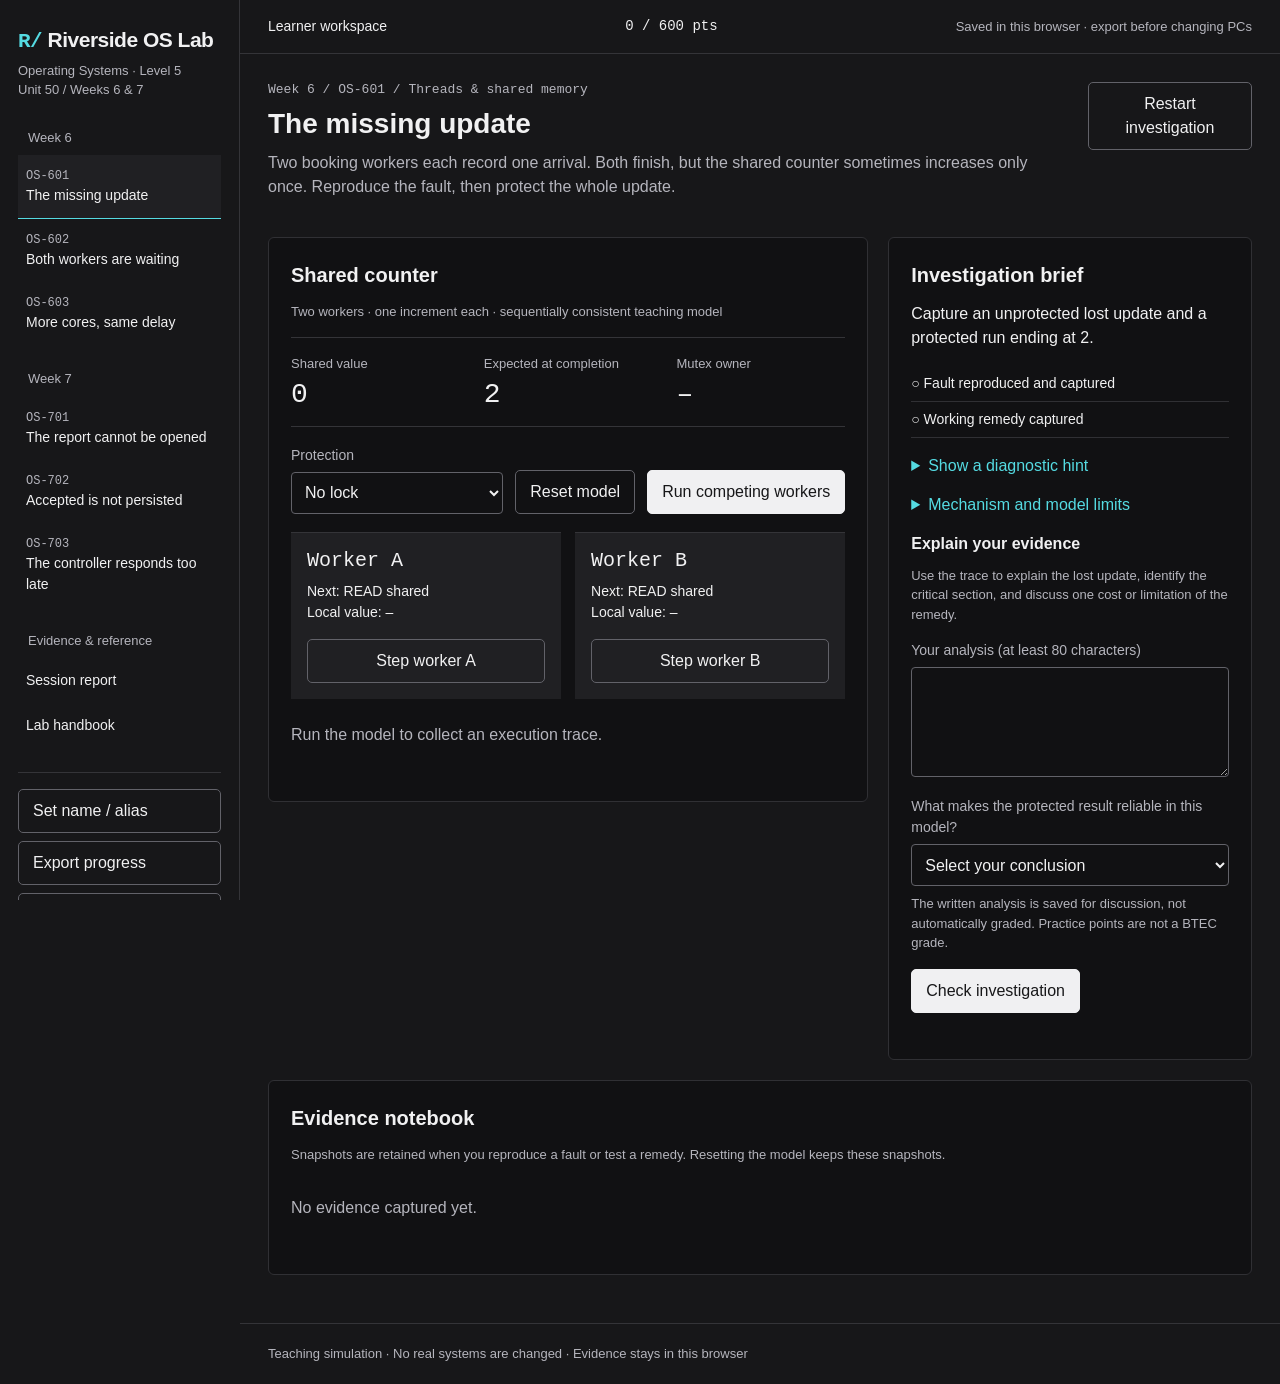
==== index.html @ 03d6fecc "Add Week 6 and 7 OS lab and teaching resources" ====
<!doctype html><html lang="en"><head><meta charset="utf-8"><meta name="viewport" content="width=device-width, initial-scale=1"><meta name="description" content="Interactive Level 5 operating systems investigations: concurrency, deadlock, files, devices and constrained systems."><title>Riverside OS Lab</title><link rel="stylesheet" href="styles.css"></head><body><a class="skip" href="#main">Skip to investigation</a><div class="shell"><aside><div class="brand"><span>R/</span> Riverside OS Lab</div><div class="scope">Operating Systems · Level 5<br>Unit 50 / Weeks 6 &amp; 7</div><nav id="nav" aria-label="Investigations"></nav><div class="utility"><button id="rename">Set name / alias</button><button id="export">Export progress</button><button id="import">Import progress</button><input id="file" type="file" accept=".json,application/json" hidden><a href="resources.html">Teaching resources</a></div></aside><div><div class="top"><button id="menu" class="menu" aria-expanded="false">Menu</button><span class="identity" id="learner">Learner workspace</span><strong id="points">0 / 600 pts</strong><span id="saveState" class="saved"></span></div><div id="message" role="status"></div><main id="main" class="workspace" tabindex="-1"></main><footer>Teaching simulation · No real systems are changed · Evidence stays in this browser</footer></div></div><noscript><p>This lab requires JavaScript. Use the teaching resources for printable explanations and worked examples.</p></noscript><script src="models.js"></script><script src="app.js"></script></body></html>
---- styles.css ----
:root{--ground:#171719;--surface:#111113;--raised:#202023;--text:#f1f1f2;--muted:#b5b5bd;--line:#343438;--accent:#55dbe2;--warn:#ffc882;--good:#91d7b1;--font:'Segoe UI',Arial,sans-serif;--mono:Consolas,'Courier New',monospace}
*{box-sizing:border-box}body{margin:0;background:var(--ground);color:var(--text);font:16px/1.5 var(--font)}button,input,select,textarea{font:inherit}button,a,input,select,textarea{outline-offset:4px} :focus-visible{outline:2px solid var(--accent)}a{color:var(--accent)}button{background:transparent;border:1px solid #626269;border-radius:5px;color:var(--text);padding:9px 14px;cursor:pointer;min-height:42px}button:hover{background:#303034}button:disabled{color:#99999f;border-color:#414146;cursor:not-allowed}button.primary{background:#f0f0f2;color:#171719;border-color:#f0f0f2}button.active{border-bottom:1px solid var(--accent)}input,select,textarea{background:var(--surface);border:1px solid #626269;color:var(--text);border-radius:4px;padding:9px;max-width:100%}select{min-height:42px}textarea{width:100%;min-height:110px;resize:vertical}label{display:block;margin:12px 0 6px;color:var(--muted);font-size:14px}h1{font-size:28px;line-height:1.2;margin:0 0 10px}h2{font-size:20px;margin:0 0 12px}h3{font-size:16px;margin:0 0 10px}p{margin:8px 0 16px}small,.small{font-size:13px;color:var(--muted)}.muted{color:var(--muted)}.mono,code,pre{font-family:var(--mono);font-variant-numeric:tabular-nums}code{color:var(--accent)}.skip{position:absolute;top:-80px}.skip:focus{top:5px;background:#111;z-index:5;padding:12px}.shell{display:grid;grid-template-columns:240px minmax(0,1fr);min-height:100vh}aside{border-right:1px solid var(--line);padding:24px 18px;position:sticky;top:0;height:100vh;overflow:auto}.brand{font-size:21px;font-weight:700;letter-spacing:-.5px;margin-bottom:3px}.brand span{color:var(--accent);font-family:var(--mono)}.scope{font-size:13px;color:var(--muted);margin-bottom:28px}.navgroup{font-size:13px;color:var(--muted);margin:24px 10px 8px}nav button{border:0;border-radius:0;text-align:left;width:100%;padding:12px 8px;font-size:14px}nav button[aria-current=page]{border-bottom:1px solid var(--accent);background:#202023}.navid{font-family:var(--mono);font-size:12px;color:var(--muted);display:block}.utility{border-top:1px solid var(--line);margin-top:24px;padding-top:16px}.utility button{width:100%;margin-bottom:8px;text-align:left}.top{border-bottom:1px solid var(--line);padding:16px 28px;display:flex;align-items:center;justify-content:space-between;gap:18px;flex-wrap:wrap;font-size:14px}.top strong{font-family:var(--mono);font-weight:400}.workspace{padding:28px;max-width:1540px;margin:auto}header.case{display:flex;justify-content:space-between;align-items:flex-start;gap:24px;margin-bottom:22px}.eyebrow{font:13px var(--mono);color:var(--muted);margin-bottom:10px}.brief{max-width:860px;color:var(--muted)}.grid{display:grid;grid-template-columns:minmax(0,1.65fr) minmax(270px,1fr);gap:20px;align-items:start}.panel{background:var(--surface);padding:22px;border:1px solid #303034;border-radius:6px;margin-bottom:20px;min-width:0}.wide{grid-column:1/-1}.controls{display:flex;align-items:end;gap:12px;flex-wrap:wrap;margin:18px 0}.controls label{margin-top:0}.controls>div{flex:1;min-width:145px}.metrics{display:flex;gap:24px;flex-wrap:wrap;border-top:1px solid var(--line);border-bottom:1px solid var(--line);padding:16px 0;margin:16px 0}.metric{flex:1;min-width:110px}.metric span{display:block;font-size:13px;color:var(--muted)}.metric strong{display:block;font:28px var(--mono);padding-top:5px;font-weight:400}.tablewrap{max-width:100%;overflow:auto}table{border-collapse:collapse;width:100%;font-size:14px}th{font-size:13px;color:var(--muted);font-weight:400;text-align:left}td,th{padding:10px 8px;border-bottom:1px solid #303034;vertical-align:top}td.num,th.num{text-align:right;font-variant-numeric:tabular-nums}.trace{font:14px/1.65 var(--mono);max-height:290px;overflow:auto;margin:14px 0 0;padding:14px 14px 14px 36px;background:#1b1b1e}.trace li{padding:3px 0}.notice{border-left:2px solid var(--accent);padding:10px 14px;background:#202023;color:var(--muted);margin:14px 0}.feedback{padding:12px 0;color:var(--warn);min-height:24px}.ok{color:var(--good)}.checks{list-style:none;padding:0}.checks li{padding:7px 0;border-bottom:1px solid #303034;font-size:14px}.checks .yes{color:var(--good)}.bar{height:10px;background:#333337;position:relative;margin:12px 0}.bar>span{display:block;height:100%;background:var(--accent);max-width:100%}.steps{display:grid;grid-template-columns:1fr 1fr;gap:14px}.thread{padding:16px;background:var(--raised);border-top:1px solid var(--line)}.thread strong{font:20px var(--mono)}.thread p{font-size:14px}.thread button{width:100%}.reportitem{padding:20px 0;border-bottom:1px solid var(--line)}.saved{color:var(--muted);font-size:13px}details{margin:15px 0}summary{cursor:pointer;color:var(--accent)}details p,details li{color:var(--muted)}.flow{display:flex;flex-wrap:wrap;gap:8px;margin:16px 0}.flow span{padding:7px 10px;border:1px solid var(--line);font-size:14px}.flow span.on{border-bottom-color:var(--accent)}.timeline{display:flex;min-width:560px;height:52px;margin:16px 0}.tick{flex:1;border:1px solid #555;display:flex;align-items:center;justify-content:center;position:relative;font:12px var(--mono)}.tick.control{border-top:3px solid var(--accent)}.tick span{position:absolute;bottom:-24px;color:var(--muted)}.legend{margin:34px 0 14px;font-size:13px;color:var(--muted)}.menu{display:none}.resources li{margin:12px 0}.reporttext{white-space:pre-wrap;overflow-wrap:anywhere}.toast{padding:12px 28px;background:#252528;color:var(--text)}.empty{color:var(--muted);padding:16px 0}footer{padding:20px 28px;border-top:1px solid var(--line);font-size:13px;color:var(--muted)}@media(min-width:1600px){.workspace{padding:36px}}@media(max-width:1000px){.grid{grid-template-columns:1fr}.shell{grid-template-columns:210px minmax(0,1fr)}aside{padding:20px 12px}.workspace{padding:22px}}@media(max-width:700px){.shell{display:block}aside{position:static;height:auto;display:none;border-right:0;border-bottom:1px solid var(--line)}body.menuopen aside{display:block}.menu{display:inline-block}.top{padding:12px 16px}.workspace{padding:20px 14px}header.case{display:block}.panel{padding:16px}.steps{grid-template-columns:1fr}.metrics{gap:16px}h1{font-size:25px}.controls{align-items:stretch}.controls>div{min-width:100%}.controls button{flex:1}.metric strong{font-size:25px}.top .identity{display:none}}@media print{body{background:white;color:black}aside,.top,.controls,button,.utility,footer{display:none!important}.shell,.grid{display:block}.panel{background:white;color:black;border-color:#ddd;break-inside:avoid}.muted,small,.small{color:#333}.workspace{padding:0}h1{font-size:24px}.reporttext{color:black}a{color:black}}
.timeline{margin-bottom:36px}.legend{margin-top:14px}
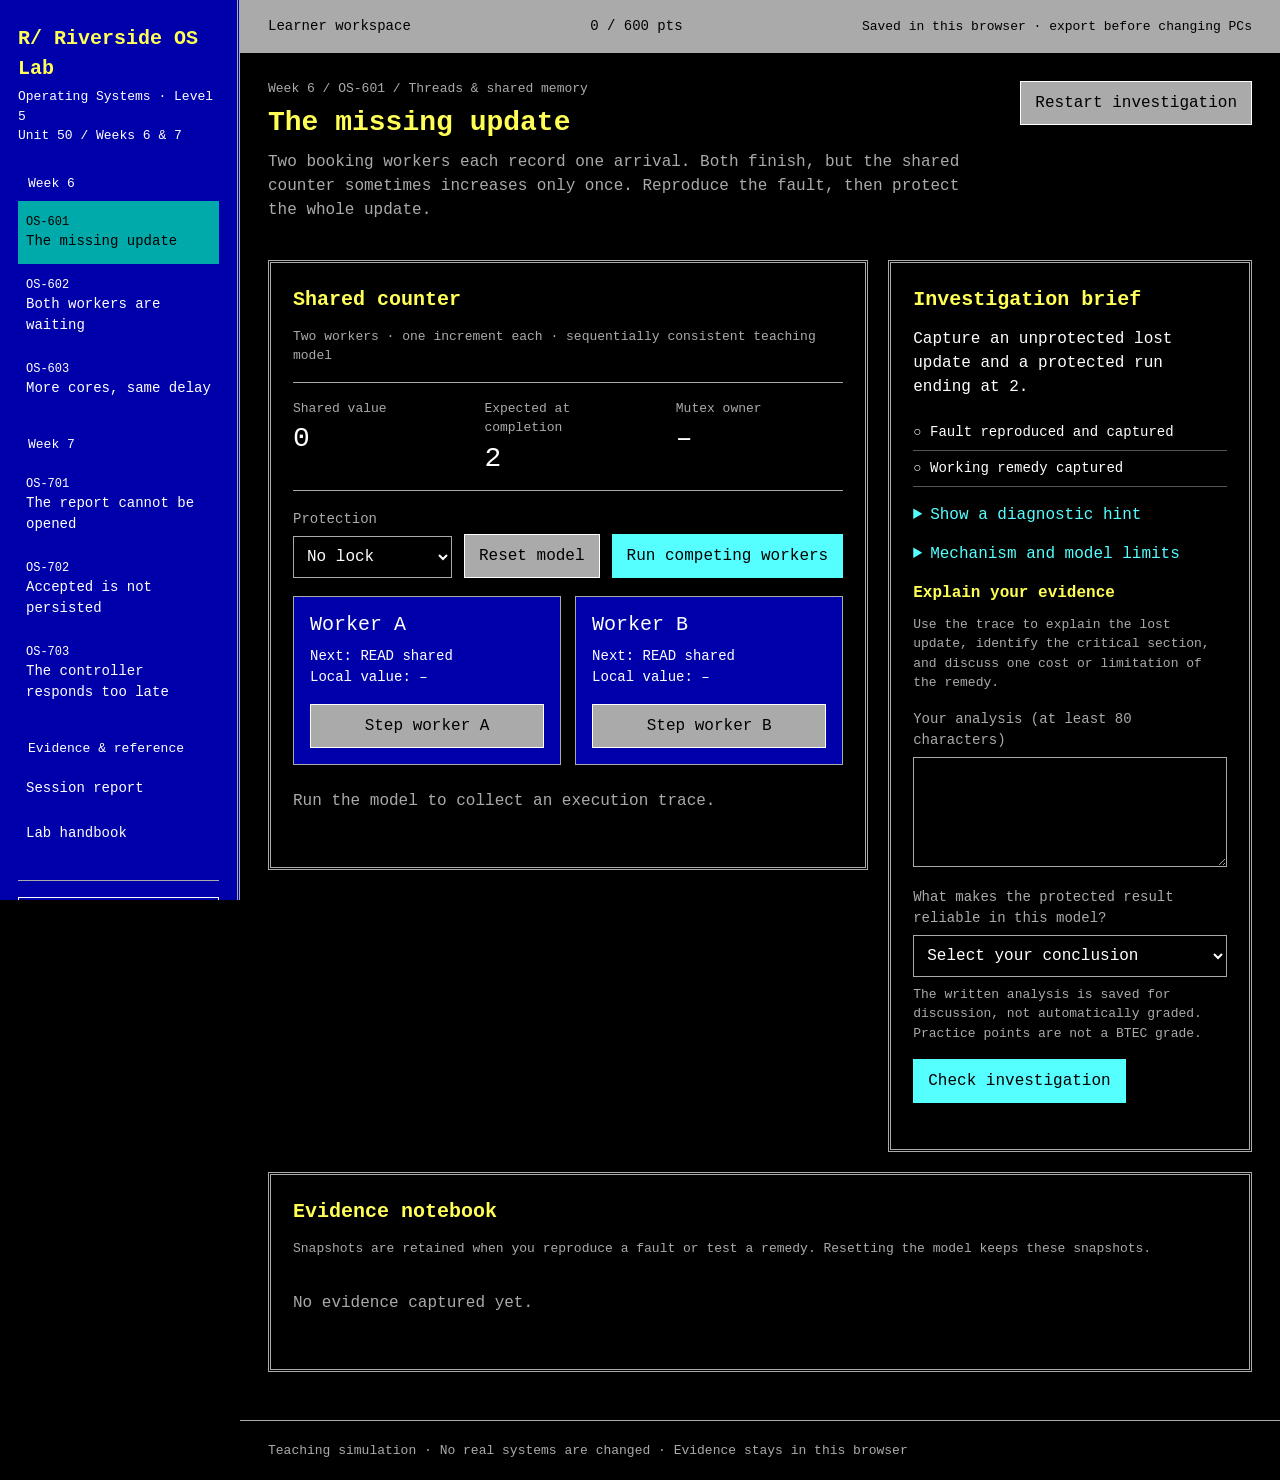
==== commit 0dd3028c: "Refresh cached styles for DOS theme" ====
--- a/index.html
+++ b/index.html
@@ -1 +1 @@
-<!doctype html><html lang="en"><head><meta charset="utf-8"><meta name="viewport" content="width=device-width, initial-scale=1"><meta name="description" content="Interactive Level 5 operating systems investigations: concurrency, deadlock, files, devices and constrained systems."><title>Riverside OS Lab</title><link rel="stylesheet" href="styles.css"></head><body><a class="skip" href="#main">Skip to investigation</a><div class="shell"><aside><div class="brand"><span>R/</span> Riverside OS Lab</div><div class="scope">Operating Systems · Level 5<br>Unit 50 / Weeks 6 &amp; 7</div><nav id="nav" aria-label="Investigations"></nav><div class="utility"><button id="rename">Set name / alias</button><button id="export">Export progress</button><button id="import">Import progress</button><input id="file" type="file" accept=".json,application/json" hidden><a href="resources.html">Teaching resources</a></div></aside><div><div class="top"><button id="menu" class="menu" aria-expanded="false">Menu</button><span class="identity" id="learner">Learner workspace</span><strong id="points">0 / 600 pts</strong><span id="saveState" class="saved"></span></div><div id="message" role="status"></div><main id="main" class="workspace" tabindex="-1"></main><footer>Teaching simulation · No real systems are changed · Evidence stays in this browser</footer></div></div><noscript><p>This lab requires JavaScript. Use the teaching resources for printable explanations and worked examples.</p></noscript><script src="models.js"></script><script src="app.js"></script></body></html>
+<!doctype html><html lang="en"><head><meta charset="utf-8"><meta name="viewport" content="width=device-width, initial-scale=1"><meta name="description" content="Interactive Level 5 operating systems investigations: concurrency, deadlock, files, devices and constrained systems."><title>Riverside OS Lab</title><link rel="stylesheet" href="styles.css?v=dos-1"></head><body><a class="skip" href="#main">Skip to investigation</a><div class="shell"><aside><div class="brand"><span>R/</span> Riverside OS Lab</div><div class="scope">Operating Systems · Level 5<br>Unit 50 / Weeks 6 &amp; 7</div><nav id="nav" aria-label="Investigations"></nav><div class="utility"><button id="rename">Set name / alias</button><button id="export">Export progress</button><button id="import">Import progress</button><input id="file" type="file" accept=".json,application/json" hidden><a href="resources.html">Teaching resources</a></div></aside><div><div class="top"><button id="menu" class="menu" aria-expanded="false">Menu</button><span class="identity" id="learner">Learner workspace</span><strong id="points">0 / 600 pts</strong><span id="saveState" class="saved"></span></div><div id="message" role="status"></div><main id="main" class="workspace" tabindex="-1"></main><footer>Teaching simulation · No real systems are changed · Evidence stays in this browser</footer></div></div><noscript><p>This lab requires JavaScript. Use the teaching resources for printable explanations and worked examples.</p></noscript><script src="models.js"></script><script src="app.js"></script></body></html>
--- a/styles.css
+++ b/styles.css
@@ -1,3 +1,35 @@
-:root{--ground:#171719;--surface:#111113;--raised:#202023;--text:#f1f1f2;--muted:#b5b5bd;--line:#343438;--accent:#55dbe2;--warn:#ffc882;--good:#91d7b1;--font:'Segoe UI',Arial,sans-serif;--mono:Consolas,'Courier New',monospace}
-*{box-sizing:border-box}body{margin:0;background:var(--ground);color:var(--text);font:16px/1.5 var(--font)}button,input,select,textarea{font:inherit}button,a,input,select,textarea{outline-offset:4px} :focus-visible{outline:2px solid var(--accent)}a{color:var(--accent)}button{background:transparent;border:1px solid #626269;border-radius:5px;color:var(--text);padding:9px 14px;cursor:pointer;min-height:42px}button:hover{background:#303034}button:disabled{color:#99999f;border-color:#414146;cursor:not-allowed}button.primary{background:#f0f0f2;color:#171719;border-color:#f0f0f2}button.active{border-bottom:1px solid var(--accent)}input,select,textarea{background:var(--surface);border:1px solid #626269;color:var(--text);border-radius:4px;padding:9px;max-width:100%}select{min-height:42px}textarea{width:100%;min-height:110px;resize:vertical}label{display:block;margin:12px 0 6px;color:var(--muted);font-size:14px}h1{font-size:28px;line-height:1.2;margin:0 0 10px}h2{font-size:20px;margin:0 0 12px}h3{font-size:16px;margin:0 0 10px}p{margin:8px 0 16px}small,.small{font-size:13px;color:var(--muted)}.muted{color:var(--muted)}.mono,code,pre{font-family:var(--mono);font-variant-numeric:tabular-nums}code{color:var(--accent)}.skip{position:absolute;top:-80px}.skip:focus{top:5px;background:#111;z-index:5;padding:12px}.shell{display:grid;grid-template-columns:240px minmax(0,1fr);min-height:100vh}aside{border-right:1px solid var(--line);padding:24px 18px;position:sticky;top:0;height:100vh;overflow:auto}.brand{font-size:21px;font-weight:700;letter-spacing:-.5px;margin-bottom:3px}.brand span{color:var(--accent);font-family:var(--mono)}.scope{font-size:13px;color:var(--muted);margin-bottom:28px}.navgroup{font-size:13px;color:var(--muted);margin:24px 10px 8px}nav button{border:0;border-radius:0;text-align:left;width:100%;padding:12px 8px;font-size:14px}nav button[aria-current=page]{border-bottom:1px solid var(--accent);background:#202023}.navid{font-family:var(--mono);font-size:12px;color:var(--muted);display:block}.utility{border-top:1px solid var(--line);margin-top:24px;padding-top:16px}.utility button{width:100%;margin-bottom:8px;text-align:left}.top{border-bottom:1px solid var(--line);padding:16px 28px;display:flex;align-items:center;justify-content:space-between;gap:18px;flex-wrap:wrap;font-size:14px}.top strong{font-family:var(--mono);font-weight:400}.workspace{padding:28px;max-width:1540px;margin:auto}header.case{display:flex;justify-content:space-between;align-items:flex-start;gap:24px;margin-bottom:22px}.eyebrow{font:13px var(--mono);color:var(--muted);margin-bottom:10px}.brief{max-width:860px;color:var(--muted)}.grid{display:grid;grid-template-columns:minmax(0,1.65fr) minmax(270px,1fr);gap:20px;align-items:start}.panel{background:var(--surface);padding:22px;border:1px solid #303034;border-radius:6px;margin-bottom:20px;min-width:0}.wide{grid-column:1/-1}.controls{display:flex;align-items:end;gap:12px;flex-wrap:wrap;margin:18px 0}.controls label{margin-top:0}.controls>div{flex:1;min-width:145px}.metrics{display:flex;gap:24px;flex-wrap:wrap;border-top:1px solid var(--line);border-bottom:1px solid var(--line);padding:16px 0;margin:16px 0}.metric{flex:1;min-width:110px}.metric span{display:block;font-size:13px;color:var(--muted)}.metric strong{display:block;font:28px var(--mono);padding-top:5px;font-weight:400}.tablewrap{max-width:100%;overflow:auto}table{border-collapse:collapse;width:100%;font-size:14px}th{font-size:13px;color:var(--muted);font-weight:400;text-align:left}td,th{padding:10px 8px;border-bottom:1px solid #303034;vertical-align:top}td.num,th.num{text-align:right;font-variant-numeric:tabular-nums}.trace{font:14px/1.65 var(--mono);max-height:290px;overflow:auto;margin:14px 0 0;padding:14px 14px 14px 36px;background:#1b1b1e}.trace li{padding:3px 0}.notice{border-left:2px solid var(--accent);padding:10px 14px;background:#202023;color:var(--muted);margin:14px 0}.feedback{padding:12px 0;color:var(--warn);min-height:24px}.ok{color:var(--good)}.checks{list-style:none;padding:0}.checks li{padding:7px 0;border-bottom:1px solid #303034;font-size:14px}.checks .yes{color:var(--good)}.bar{height:10px;background:#333337;position:relative;margin:12px 0}.bar>span{display:block;height:100%;background:var(--accent);max-width:100%}.steps{display:grid;grid-template-columns:1fr 1fr;gap:14px}.thread{padding:16px;background:var(--raised);border-top:1px solid var(--line)}.thread strong{font:20px var(--mono)}.thread p{font-size:14px}.thread button{width:100%}.reportitem{padding:20px 0;border-bottom:1px solid var(--line)}.saved{color:var(--muted);font-size:13px}details{margin:15px 0}summary{cursor:pointer;color:var(--accent)}details p,details li{color:var(--muted)}.flow{display:flex;flex-wrap:wrap;gap:8px;margin:16px 0}.flow span{padding:7px 10px;border:1px solid var(--line);font-size:14px}.flow span.on{border-bottom-color:var(--accent)}.timeline{display:flex;min-width:560px;height:52px;margin:16px 0}.tick{flex:1;border:1px solid #555;display:flex;align-items:center;justify-content:center;position:relative;font:12px var(--mono)}.tick.control{border-top:3px solid var(--accent)}.tick span{position:absolute;bottom:-24px;color:var(--muted)}.legend{margin:34px 0 14px;font-size:13px;color:var(--muted)}.menu{display:none}.resources li{margin:12px 0}.reporttext{white-space:pre-wrap;overflow-wrap:anywhere}.toast{padding:12px 28px;background:#252528;color:var(--text)}.empty{color:var(--muted);padding:16px 0}footer{padding:20px 28px;border-top:1px solid var(--line);font-size:13px;color:var(--muted)}@media(min-width:1600px){.workspace{padding:36px}}@media(max-width:1000px){.grid{grid-template-columns:1fr}.shell{grid-template-columns:210px minmax(0,1fr)}aside{padding:20px 12px}.workspace{padding:22px}}@media(max-width:700px){.shell{display:block}aside{position:static;height:auto;display:none;border-right:0;border-bottom:1px solid var(--line)}body.menuopen aside{display:block}.menu{display:inline-block}.top{padding:12px 16px}.workspace{padding:20px 14px}header.case{display:block}.panel{padding:16px}.steps{grid-template-columns:1fr}.metrics{gap:16px}h1{font-size:25px}.controls{align-items:stretch}.controls>div{min-width:100%}.controls button{flex:1}.metric strong{font-size:25px}.top .identity{display:none}}@media print{body{background:white;color:black}aside,.top,.controls,button,.utility,footer{display:none!important}.shell,.grid{display:block}.panel{background:white;color:black;border-color:#ddd;break-inside:avoid}.muted,small,.small{color:#333}.workspace{padding:0}h1{font-size:24px}.reporttext{color:black}a{color:black}}
+:root{--ground:#000000;--surface:#000000;--raised:#0000aa;--text:#ffffff;--muted:#aaaaaa;--line:#aaaaaa;--accent:#55ffff;--warn:#ffff55;--good:#55ff55;--font:'Courier New',Consolas,monospace;--mono:Consolas,'Courier New',monospace}
+*{box-sizing:border-box}body{margin:0;background:var(--ground);color:var(--text);font:16px/1.5 var(--font)}button,input,select,textarea{font:inherit}button,a,input,select,textarea{outline-offset:4px} :focus-visible{outline:2px solid var(--accent)}a{color:var(--accent)}button{background:transparent;border:1px solid #aaaaaa;border-radius:0;color:var(--text);padding:9px 14px;cursor:pointer;min-height:42px}button:hover{background:#555555}button:disabled{color:#aaaaaa;border-color:#555555;cursor:not-allowed}button.primary{background:#aaaaaa;color:#000000;border-color:#aaaaaa}button.active{border-bottom:1px solid var(--accent)}input,select,textarea{background:var(--surface);border:1px solid #aaaaaa;color:var(--text);border-radius:0;padding:9px;max-width:100%}select{min-height:42px}textarea{width:100%;min-height:110px;resize:vertical}label{display:block;margin:12px 0 6px;color:var(--muted);font-size:14px}h1{font-size:28px;line-height:1.2;margin:0 0 10px}h2{font-size:20px;margin:0 0 12px}h3{font-size:16px;margin:0 0 10px}p{margin:8px 0 16px}small,.small{font-size:13px;color:var(--muted)}.muted{color:var(--muted)}.mono,code,pre{font-family:var(--mono);font-variant-numeric:tabular-nums}code{color:var(--accent)}.skip{position:absolute;top:-80px}.skip:focus{top:5px;background:#111;z-index:5;padding:12px}.shell{display:grid;grid-template-columns:240px minmax(0,1fr);min-height:100vh}aside{border-right:1px solid var(--line);padding:24px 18px;position:sticky;top:0;height:100vh;overflow:auto}.brand{font-size:21px;font-weight:700;letter-spacing:-.5px;margin-bottom:3px}.brand span{color:var(--accent);font-family:var(--mono)}.scope{font-size:13px;color:var(--muted);margin-bottom:28px}.navgroup{font-size:13px;color:var(--muted);margin:24px 10px 8px}nav button{border:0;border-radius:0;text-align:left;width:100%;padding:12px 8px;font-size:14px}nav button[aria-current=page]{border-bottom:1px solid var(--accent);background:#0000aa}.navid{font-family:var(--mono);font-size:12px;color:var(--muted);display:block}.utility{border-top:1px solid var(--line);margin-top:24px;padding-top:16px}.utility button{width:100%;margin-bottom:8px;text-align:left}.top{border-bottom:1px solid var(--line);padding:16px 28px;display:flex;align-items:center;justify-content:space-between;gap:18px;flex-wrap:wrap;font-size:14px}.top strong{font-family:var(--mono);font-weight:400}.workspace{padding:28px;max-width:1540px;margin:auto}header.case{display:flex;justify-content:space-between;align-items:flex-start;gap:24px;margin-bottom:22px}.eyebrow{font:13px var(--mono);color:var(--muted);margin-bottom:10px}.brief{max-width:860px;color:var(--muted)}.grid{display:grid;grid-template-columns:minmax(0,1.65fr) minmax(270px,1fr);gap:20px;align-items:start}.panel{background:var(--surface);padding:22px;border:1px solid #555555;border-radius:0;margin-bottom:20px;min-width:0}.wide{grid-column:1/-1}.controls{display:flex;align-items:end;gap:12px;flex-wrap:wrap;margin:18px 0}.controls label{margin-top:0}.controls>div{flex:1;min-width:145px}.metrics{display:flex;gap:24px;flex-wrap:wrap;border-top:1px solid var(--line);border-bottom:1px solid var(--line);padding:16px 0;margin:16px 0}.metric{flex:1;min-width:110px}.metric span{display:block;font-size:13px;color:var(--muted)}.metric strong{display:block;font:28px var(--mono);padding-top:5px;font-weight:400}.tablewrap{max-width:100%;overflow:auto}table{border-collapse:collapse;width:100%;font-size:14px}th{font-size:13px;color:var(--muted);font-weight:400;text-align:left}td,th{padding:10px 8px;border-bottom:1px solid #555555;vertical-align:top}td.num,th.num{text-align:right;font-variant-numeric:tabular-nums}.trace{font:14px/1.65 var(--mono);max-height:290px;overflow:auto;margin:14px 0 0;padding:14px 14px 14px 36px;background:#000000}.trace li{padding:3px 0}.notice{border-left:2px solid var(--accent);padding:10px 14px;background:#0000aa;color:var(--muted);margin:14px 0}.feedback{padding:12px 0;color:var(--warn);min-height:24px}.ok{color:var(--good)}.checks{list-style:none;padding:0}.checks li{padding:7px 0;border-bottom:1px solid #555555;font-size:14px}.checks .yes{color:var(--good)}.bar{height:10px;background:#555555;position:relative;margin:12px 0}.bar>span{display:block;height:100%;background:var(--accent);max-width:100%}.steps{display:grid;grid-template-columns:1fr 1fr;gap:14px}.thread{padding:16px;background:var(--raised);border-top:1px solid var(--line)}.thread strong{font:20px var(--mono)}.thread p{font-size:14px}.thread button{width:100%}.reportitem{padding:20px 0;border-bottom:1px solid var(--line)}.saved{color:var(--muted);font-size:13px}details{margin:15px 0}summary{cursor:pointer;color:var(--accent)}details p,details li{color:var(--muted)}.flow{display:flex;flex-wrap:wrap;gap:8px;margin:16px 0}.flow span{padding:7px 10px;border:1px solid var(--line);font-size:14px}.flow span.on{border-bottom-color:var(--accent)}.timeline{display:flex;min-width:560px;height:52px;margin:16px 0}.tick{flex:1;border:1px solid #555;display:flex;align-items:center;justify-content:center;position:relative;font:12px var(--mono)}.tick.control{border-top:3px solid var(--accent)}.tick span{position:absolute;bottom:-24px;color:var(--muted)}.legend{margin:34px 0 14px;font-size:13px;color:var(--muted)}.menu{display:none}.resources li{margin:12px 0}.reporttext{white-space:pre-wrap;overflow-wrap:anywhere}.toast{padding:12px 28px;background:#0000aa;color:var(--text)}.empty{color:var(--muted);padding:16px 0}footer{padding:20px 28px;border-top:1px solid var(--line);font-size:13px;color:var(--muted)}@media(min-width:1600px){.workspace{padding:36px}}@media(max-width:1000px){.grid{grid-template-columns:1fr}.shell{grid-template-columns:210px minmax(0,1fr)}aside{padding:20px 12px}.workspace{padding:22px}}@media(max-width:700px){.shell{display:block}aside{position:static;height:auto;display:none;border-right:0;border-bottom:1px solid var(--line)}body.menuopen aside{display:block}.menu{display:inline-block}.top{padding:12px 16px}.workspace{padding:20px 14px}header.case{display:block}.panel{padding:16px}.steps{grid-template-columns:1fr}.metrics{gap:16px}h1{font-size:25px}.controls{align-items:stretch}.controls>div{min-width:100%}.controls button{flex:1}.metric strong{font-size:25px}.top .identity{display:none}}@media print{body{background:white;color:black}aside,.top,.controls,button,.utility,footer{display:none!important}.shell,.grid{display:block}.panel{background:white;color:black;border-color:#ddd;break-inside:avoid}.muted,small,.small{color:#333}.workspace{padding:0}h1{font-size:24px}.reporttext{color:black}a{color:black}}
 .timeline{margin-bottom:36px}.legend{margin-top:14px}
+header.case>button{flex:none;white-space:nowrap}
+
+/* DOS text-mode palette: black console, blue panes, cyan selection, yellow headings. */
+@media screen{
+ aside{background:#0000aa;border-right:3px double #aaaaaa}
+ .brand,.brand span,h1,h2,h3{color:#ffff55}
+ .brand{letter-spacing:0;font-size:20px}
+ aside .scope,aside .navgroup,aside .navid{color:#ffffff}
+ nav button{background:transparent;color:#ffffff}
+ nav button:hover{background:#aaaaaa;color:#000000}
+ nav button[aria-current=page]{background:#00aaaa;color:#000000;border-bottom:0}
+ nav button[aria-current=page] .navid,nav button:hover .navid{color:#000000}
+ .top{background:#aaaaaa;color:#000000;border-bottom:0}
+ .top .saved,.top .muted{color:#000000}
+ .panel{border:3px double #aaaaaa}
+ button{background:#aaaaaa;color:#000000;border:1px solid #ffffff}
+ button:hover,button.primary{background:#55ffff;color:#000000;border-color:#55ffff}
+ button:disabled{background:#000000;color:#aaaaaa;border-color:#555555}
+ aside .utility button{background:#0000aa;color:#ffffff}
+ aside .utility button:hover{background:#aaaaaa;color:#000000}
+ input,select,textarea{background:#000000;color:#ffffff;border-color:#aaaaaa}
+ .thread{border:1px solid #aaaaaa;color:#ffffff}
+ .trace{border:1px solid #555555;color:#aaaaaa}
+ .notice{color:#ffffff}
+ .metric strong{color:#ffffff}
+ .tick{background:#0000aa;color:#ffffff}
+ .tick.control{background:#00aaaa;color:#000000;border-top-color:#55ffff}
+ .toast{color:#ffffff}
+ ::selection{background:#aaaaaa;color:#000000}
+}
+
+@media(max-width:1000px){header.case{display:block}header.case>button{margin-top:8px}}
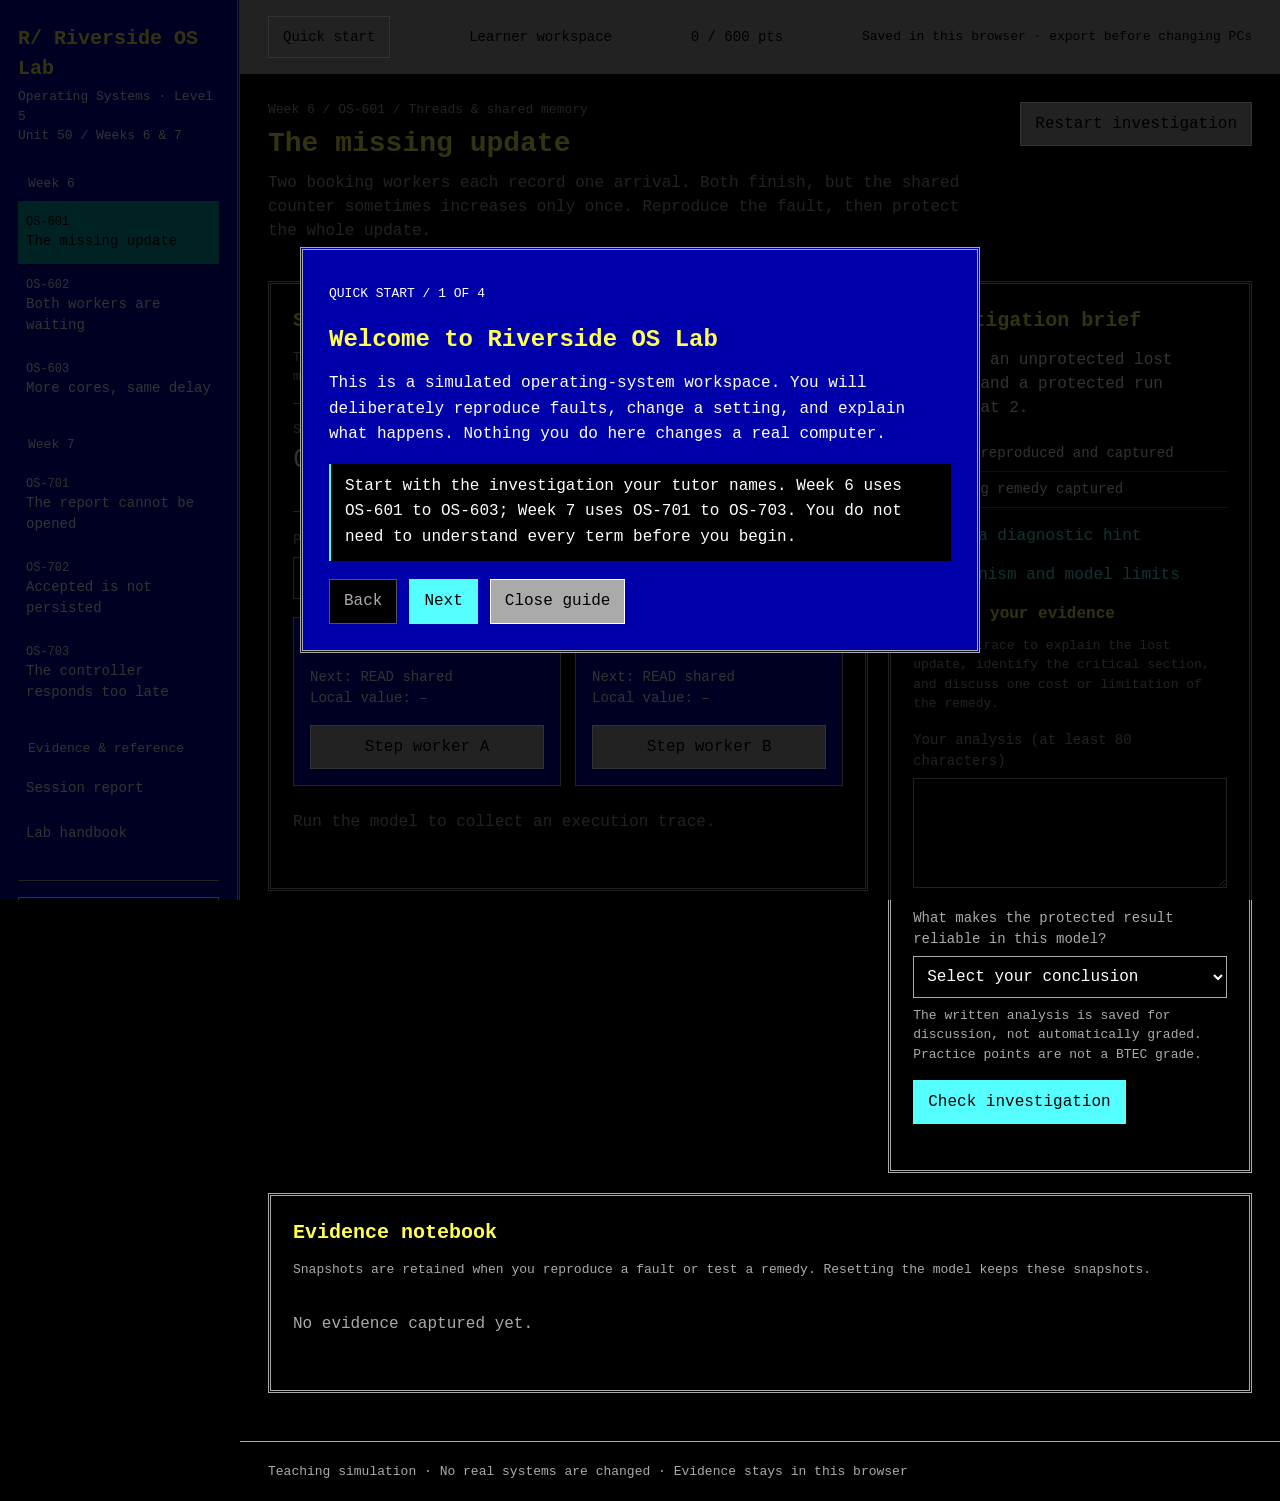
==== commit b8202251: "Add first-visit walkthrough and quick-start help" ====
--- a/index.html
+++ b/index.html
@@ -1 +1 @@
-<!doctype html><html lang="en"><head><meta charset="utf-8"><meta name="viewport" content="width=device-width, initial-scale=1"><meta name="description" content="Interactive Level 5 operating systems investigations: concurrency, deadlock, files, devices and constrained systems."><title>Riverside OS Lab</title><link rel="stylesheet" href="styles.css?v=dos-1"></head><body><a class="skip" href="#main">Skip to investigation</a><div class="shell"><aside><div class="brand"><span>R/</span> Riverside OS Lab</div><div class="scope">Operating Systems · Level 5<br>Unit 50 / Weeks 6 &amp; 7</div><nav id="nav" aria-label="Investigations"></nav><div class="utility"><button id="rename">Set name / alias</button><button id="export">Export progress</button><button id="import">Import progress</button><input id="file" type="file" accept=".json,application/json" hidden><a href="resources.html">Teaching resources</a></div></aside><div><div class="top"><button id="menu" class="menu" aria-expanded="false">Menu</button><span class="identity" id="learner">Learner workspace</span><strong id="points">0 / 600 pts</strong><span id="saveState" class="saved"></span></div><div id="message" role="status"></div><main id="main" class="workspace" tabindex="-1"></main><footer>Teaching simulation · No real systems are changed · Evidence stays in this browser</footer></div></div><noscript><p>This lab requires JavaScript. Use the teaching resources for printable explanations and worked examples.</p></noscript><script src="models.js"></script><script src="app.js"></script></body></html>
+<!doctype html><html lang="en"><head><meta charset="utf-8"><meta name="viewport" content="width=device-width, initial-scale=1"><meta name="description" content="Interactive Level 5 operating systems investigations: concurrency, deadlock, files, devices and constrained systems."><title>Riverside OS Lab</title><link rel="stylesheet" href="styles.css?v=guide-1"></head><body><a class="skip" href="#main">Skip to investigation</a><div class="shell"><aside><div class="brand"><span>R/</span> Riverside OS Lab</div><div class="scope">Operating Systems · Level 5<br>Unit 50 / Weeks 6 &amp; 7</div><nav id="nav" aria-label="Investigations"></nav><div class="utility"><button id="help">How to use this lab</button><button id="rename">Set name / alias</button><button id="export">Export progress</button><button id="import">Import progress</button><input id="file" type="file" accept=".json,application/json" hidden><a href="resources.html">Teaching resources</a></div></aside><div><div class="top"><button id="menu" class="menu" aria-expanded="false">Menu</button><button id="helpTop">Quick start</button><span class="identity" id="learner">Learner workspace</span><strong id="points">0 / 600 pts</strong><span id="saveState" class="saved"></span></div><div id="message" role="status"></div><main id="main" class="workspace" tabindex="-1"></main><footer>Teaching simulation · No real systems are changed · Evidence stays in this browser</footer></div></div><noscript><p>This lab requires JavaScript. Use the teaching resources for printable explanations and worked examples.</p></noscript><script src="models.js"></script><script src="app.js?v=guide-1"></script></body></html>
--- a/styles.css
+++ b/styles.css
@@ -33,3 +33,8 @@
 }
 
 @media(max-width:1000px){header.case{display:block}header.case>button{margin-top:8px}}
+
+.guide{width:min(680px,calc(100% - 28px));max-height:calc(100dvh - 32px);overflow:auto;background:#0000aa;color:#ffffff;border:3px double #aaaaaa;padding:26px;font:16px/1.6 var(--font)}
+.guide::backdrop{background:rgba(0,0,0,.8)}.guide h2{color:#ffff55;font-size:24px}.guide .small{color:#ffffff}.guide .notice{background:#000;color:#fff}.guide .controls{margin-bottom:0}.guide h2:focus{outline:none}
+@media(max-width:700px){.guide{padding:18px}.guide .controls button{flex:auto}}
+@media print{.guide{display:none!important}}
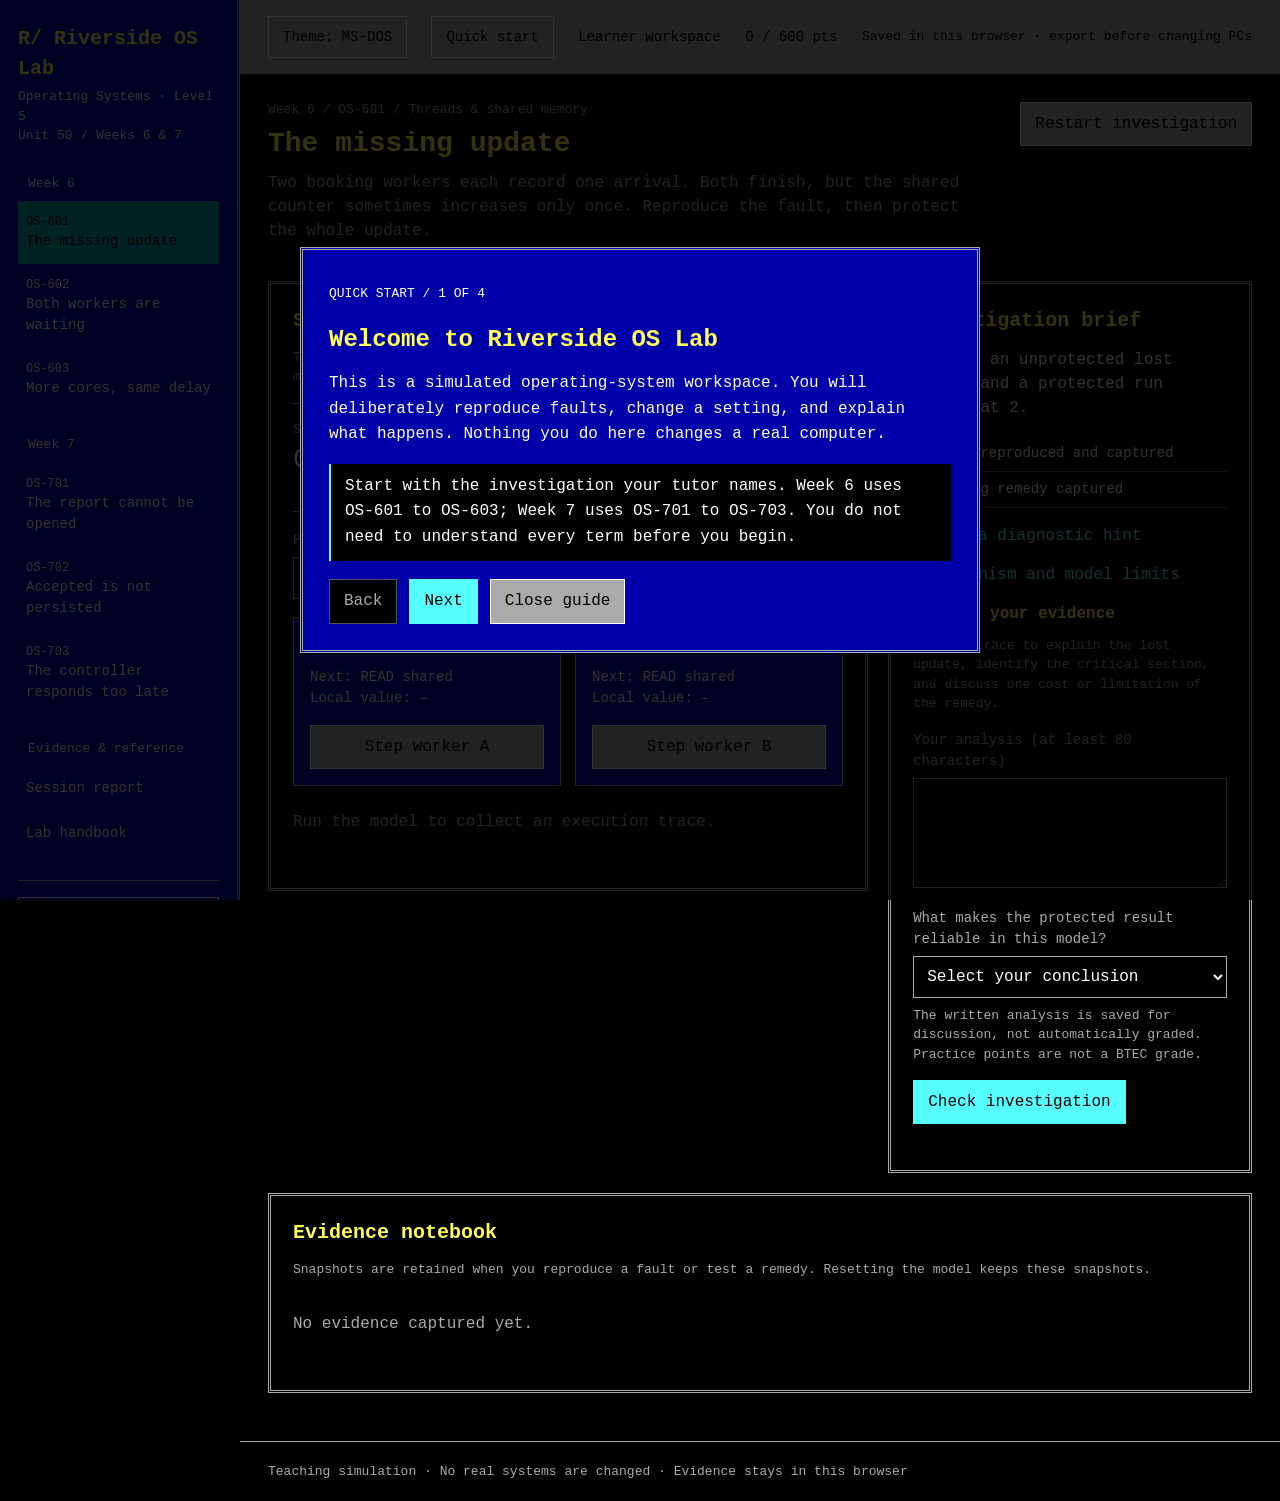
==== commit bf045f2b: "Add saved DOS, XP, Windows 7 and Ubuntu themes" ====
--- a/index.html
+++ b/index.html
@@ -1 +1 @@
-<!doctype html><html lang="en"><head><meta charset="utf-8"><meta name="viewport" content="width=device-width, initial-scale=1"><meta name="description" content="Interactive Level 5 operating systems investigations: concurrency, deadlock, files, devices and constrained systems."><title>Riverside OS Lab</title><link rel="stylesheet" href="styles.css?v=guide-1"></head><body><a class="skip" href="#main">Skip to investigation</a><div class="shell"><aside><div class="brand"><span>R/</span> Riverside OS Lab</div><div class="scope">Operating Systems · Level 5<br>Unit 50 / Weeks 6 &amp; 7</div><nav id="nav" aria-label="Investigations"></nav><div class="utility"><button id="help">How to use this lab</button><button id="rename">Set name / alias</button><button id="export">Export progress</button><button id="import">Import progress</button><input id="file" type="file" accept=".json,application/json" hidden><a href="resources.html">Teaching resources</a></div></aside><div><div class="top"><button id="menu" class="menu" aria-expanded="false">Menu</button><button id="helpTop">Quick start</button><span class="identity" id="learner">Learner workspace</span><strong id="points">0 / 600 pts</strong><span id="saveState" class="saved"></span></div><div id="message" role="status"></div><main id="main" class="workspace" tabindex="-1"></main><footer>Teaching simulation · No real systems are changed · Evidence stays in this browser</footer></div></div><noscript><p>This lab requires JavaScript. Use the teaching resources for printable explanations and worked examples.</p></noscript><script src="models.js"></script><script src="app.js?v=guide-1"></script></body></html>
+<!doctype html><html lang="en"><head><meta charset="utf-8"><meta name="viewport" content="width=device-width, initial-scale=1"><meta name="description" content="Interactive Level 5 operating systems investigations: concurrency, deadlock, files, devices and constrained systems."><title>Riverside OS Lab</title><link rel="stylesheet" href="styles.css?v=themes-1"></head><body><a class="skip" href="#main">Skip to investigation</a><div class="shell"><aside><div class="brand"><span>R/</span> Riverside OS Lab</div><div class="scope">Operating Systems · Level 5<br>Unit 50 / Weeks 6 &amp; 7</div><nav id="nav" aria-label="Investigations"></nav><div class="utility"><button id="help">How to use this lab</button><button id="rename">Set name / alias</button><button id="export">Export progress</button><button id="import">Import progress</button><input id="file" type="file" accept=".json,application/json" hidden><a href="resources.html">Teaching resources</a></div></aside><div><div class="top"><button id="menu" class="menu" aria-expanded="false">Menu</button><button id="themeButton" aria-haspopup="dialog">Theme: MS-DOS</button><button id="helpTop">Quick start</button><span class="identity" id="learner">Learner workspace</span><strong id="points">0 / 600 pts</strong><span id="saveState" class="saved"></span></div><div id="message" role="status"></div><main id="main" class="workspace" tabindex="-1"></main><footer>Teaching simulation · No real systems are changed · Evidence stays in this browser</footer></div></div><noscript><p>This lab requires JavaScript. Use the teaching resources for printable explanations and worked examples.</p></noscript><script src="models.js"></script><script src="app.js?v=themes-1"></script></body></html>
--- a/styles.css
+++ b/styles.css
@@ -38,3 +38,47 @@
 .guide::backdrop{background:rgba(0,0,0,.8)}.guide h2{color:#ffff55;font-size:24px}.guide .small{color:#ffffff}.guide .notice{background:#000;color:#fff}.guide .controls{margin-bottom:0}.guide h2:focus{outline:none}
 @media(max-width:700px){.guide{padding:18px}.guide .controls button{flex:auto}}
 @media print{.guide{display:none!important}}
+
+.theme-options{display:grid;grid-template-columns:1fr 1fr;gap:12px;margin:20px 0}.theme-choice{text-align:left;display:flex;flex-direction:column;gap:8px;padding:16px}.theme-choice>span:last-child{font-size:13px}.theme-choice[aria-pressed=true]{outline:3px solid var(--accent);outline-offset:2px}.theme-swatch{display:block;width:100%;height:24px;border:1px solid currentColor}.swatch-dos{background:linear-gradient(90deg,#000 50%,#0000aa 50%,#0000aa 80%,#00aaaa 80%)}.swatch-xp{background:linear-gradient(90deg,#245edb 50%,#ece9d8 50%,#ece9d8 80%,#37852b 80%)}.swatch-seven{background:linear-gradient(90deg,#b8d8ee 50%,#fff 50%,#fff 80%,#236491 80%)}.swatch-linux{background:linear-gradient(90deg,#3d2438 50%,#faf9f7 50%,#faf9f7 80%,#b83b10 80%)}
+@media screen{
+html[data-theme=xp]{--ground:#d6e5f7;--surface:#fff;--raised:#ece9d8;--text:#17233a;--muted:#4c5665;--line:#a4b2c4;--accent:#154fbd;--warn:#914700;--good:#26701e;--font:Tahoma,'Segoe UI',sans-serif;--chrome:#245edb;--chromeText:#fff;--selected:#d3e5ff;--button:#ece9d8;--radius:5px}
+html[data-theme=seven]{--ground:#d8e8f2;--surface:#fff;--raised:#edf4fa;--text:#172d3e;--muted:#4b6171;--line:#a4bece;--accent:#155d8d;--warn:#8b4900;--good:#256b3b;--font:'Segoe UI',Arial,sans-serif;--chrome:#c3dfef;--chromeText:#18394f;--selected:#c6e5f8;--button:#edf4fa;--radius:7px}
+html[data-theme=linux]{--ground:#eeeae7;--surface:#fff;--raised:#f2eeeb;--text:#2e2930;--muted:#625767;--line:#bbb1ba;--accent:#a8340c;--warn:#865100;--good:#286b39;--font:Ubuntu,'Segoe UI',sans-serif;--chrome:#3d2438;--chromeText:#fff;--selected:#f7ddce;--button:#f2eeeb;--radius:6px}
+html[data-theme]:not([data-theme=dos]) aside{background:var(--raised);border-right:1px solid var(--line)}
+html[data-theme]:not([data-theme=dos]) :is(.brand,.brand span,h1,h2,h3,.metric strong){color:var(--text)}
+html[data-theme]:not([data-theme=dos]) aside :is(.scope,.navgroup,.navid){color:var(--muted)}
+html[data-theme]:not([data-theme=dos]) nav button{color:var(--text);background:transparent;border-radius:var(--radius)}
+html[data-theme]:not([data-theme=dos]) nav button:is(:hover,[aria-current=page]){background:var(--selected);color:var(--text)}
+html[data-theme]:not([data-theme=dos]) nav button:is(:hover,[aria-current=page]) .navid{color:var(--text)}
+html[data-theme]:not([data-theme=dos]) .top{background:var(--chrome);color:var(--chromeText);border-bottom:1px solid var(--line)}
+html[data-theme]:not([data-theme=dos]) .top .saved{color:var(--chromeText)}
+html[data-theme]:not([data-theme=dos]) .panel{border:1px solid var(--line);border-radius:var(--radius)}
+html[data-theme]:not([data-theme=dos]) button{background:var(--button);color:var(--text);border:1px solid var(--line);border-radius:var(--radius)}
+html[data-theme]:not([data-theme=dos]) :is(button:hover,aside .utility button:hover){background:var(--selected);color:var(--text)}
+html[data-theme]:not([data-theme=dos]) button.primary{background:var(--accent);color:#fff;border-color:var(--accent)}
+html[data-theme]:not([data-theme=dos]) button:disabled{background:var(--raised);color:var(--muted);opacity:.65}
+html[data-theme]:not([data-theme=dos]) :is(input,select,textarea){background:var(--surface);color:var(--text);border-color:var(--line);border-radius:var(--radius)}
+html[data-theme]:not([data-theme=dos]) :is(.thread,.notice,.toast,.tick){background:var(--raised);color:var(--text);border-color:var(--line)}
+html[data-theme]:not([data-theme=dos]) .trace{background:var(--raised);color:var(--text);border-color:var(--line)}
+html[data-theme]:not([data-theme=dos]) :is(td,th,.checks li){border-color:var(--line)}
+html[data-theme]:not([data-theme=dos]) .tick.control{background:var(--selected);color:var(--text);border-top-color:var(--accent)}
+html[data-theme]:not([data-theme=dos]) .guide{background:var(--surface);color:var(--text);border:3px solid var(--chrome);border-radius:var(--radius)}
+html[data-theme]:not([data-theme=dos]) .guide :is(h2,.small){color:var(--text)}
+html[data-theme]:not([data-theme=dos]) .guide .notice{background:var(--raised);color:var(--text)}
+html[data-theme=xp] .panel>h2{background:linear-gradient(#3987f7,#0754da);color:#fff;padding:9px 12px;margin:-22px -22px 18px;border-radius:5px 5px 0 0}
+html[data-theme=xp] .top{background:linear-gradient(#3987f7,#0754da)}
+html[data-theme=seven] .panel{border:4px solid #b8d3e5;box-shadow:0 1px 4px #7393a633}
+html[data-theme=seven] .top{background:linear-gradient(#e8f5fc,#b8d8ee)}
+html[data-theme=linux] .brand{border-bottom:3px solid #b83b10;padding-bottom:14px}
+}
+@media(max-width:700px){.theme-options{grid-template-columns:1fr}html[data-theme=xp] .panel>h2{margin:-16px -16px 16px}}
+@media print{.theme-dialog{display:none!important}}
+
+@media screen{
+html[data-theme=xp]:not([data-theme=dos]) .panel>h2{color:#fff}
+html[data-theme]:not([data-theme=dos]) nav button{background:transparent;border:0}
+html[data-theme]:not([data-theme=dos]) nav button[aria-current=page]{background:var(--selected)}
+html[data-theme]:not([data-theme=dos]) button.primary{background:var(--accent);color:#fff}
+}
+
+@media screen{html[data-theme]:not([data-theme=dos]) aside .utility button{background:var(--button);color:var(--text);border-color:var(--line)}}
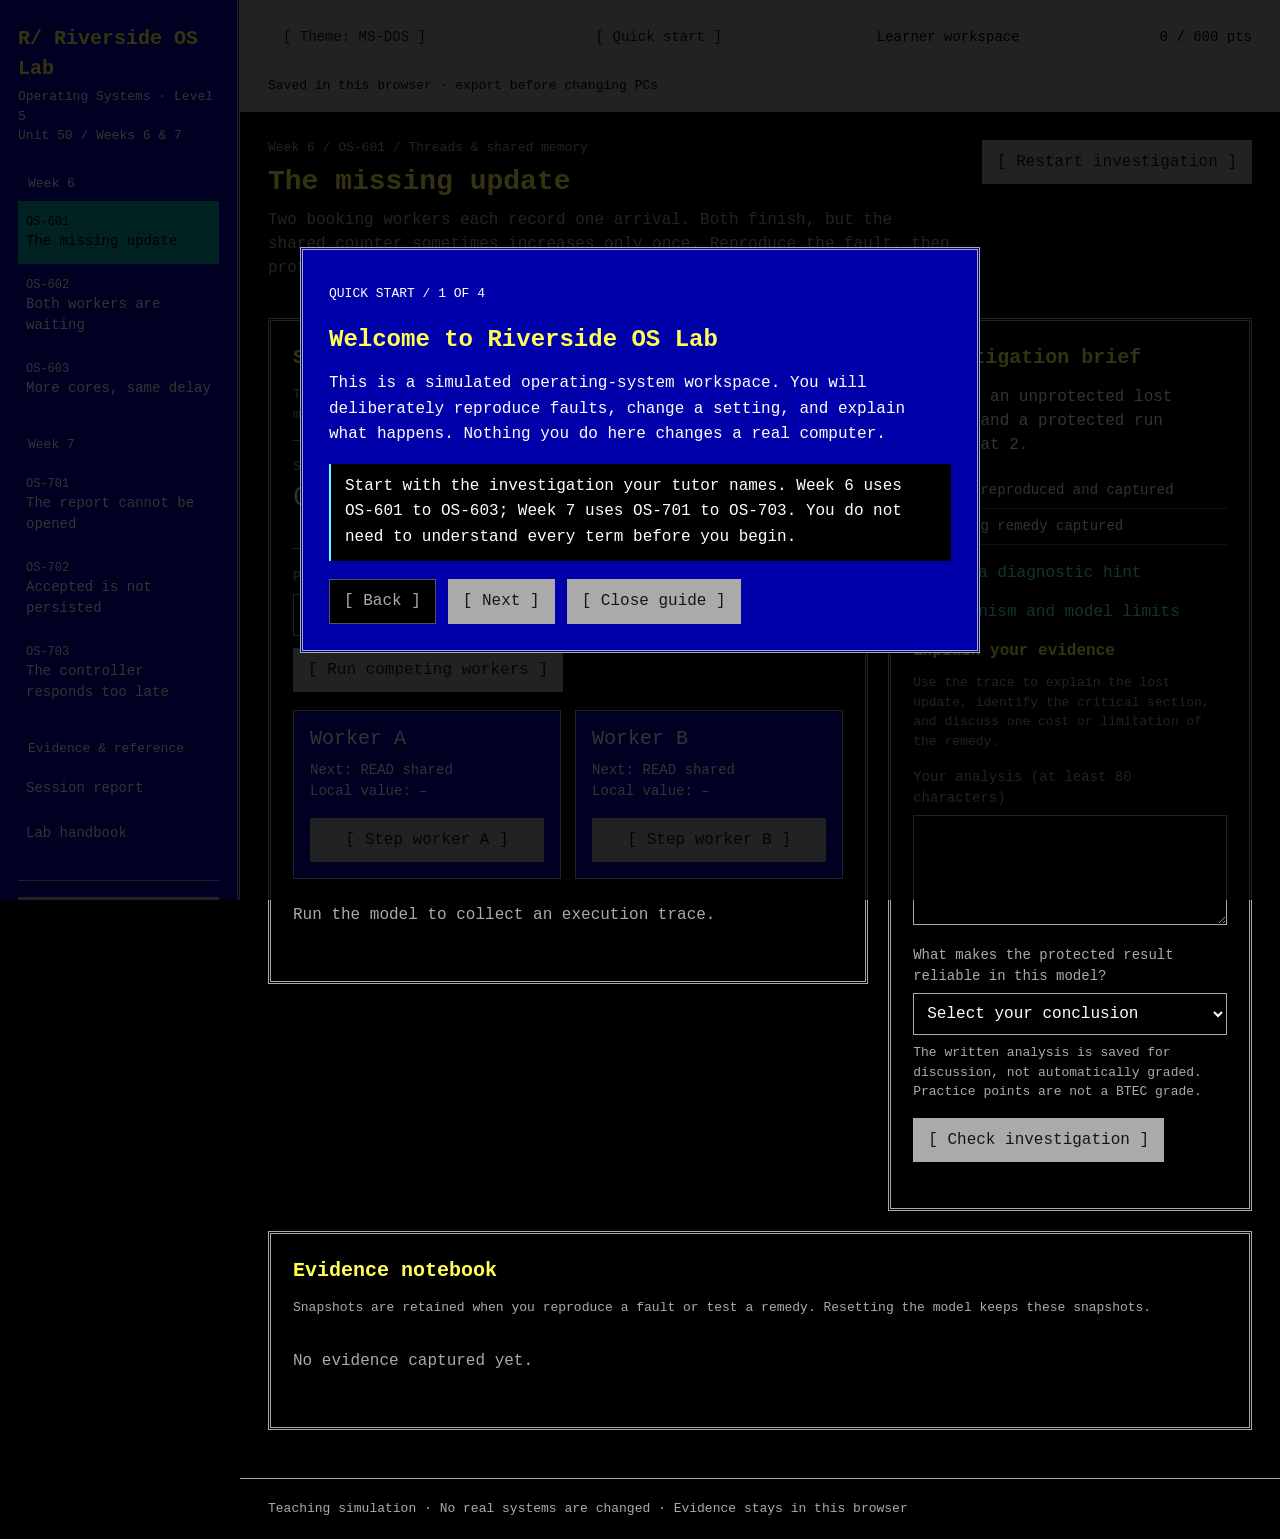
==== commit f48968ef: "Refine native-style buttons for each desktop theme" ====
--- a/index.html
+++ b/index.html
@@ -1 +1 @@
-<!doctype html><html lang="en"><head><meta charset="utf-8"><meta name="viewport" content="width=device-width, initial-scale=1"><meta name="description" content="Interactive Level 5 operating systems investigations: concurrency, deadlock, files, devices and constrained systems."><title>Riverside OS Lab</title><link rel="stylesheet" href="styles.css?v=themes-1"></head><body><a class="skip" href="#main">Skip to investigation</a><div class="shell"><aside><div class="brand"><span>R/</span> Riverside OS Lab</div><div class="scope">Operating Systems · Level 5<br>Unit 50 / Weeks 6 &amp; 7</div><nav id="nav" aria-label="Investigations"></nav><div class="utility"><button id="help">How to use this lab</button><button id="rename">Set name / alias</button><button id="export">Export progress</button><button id="import">Import progress</button><input id="file" type="file" accept=".json,application/json" hidden><a href="resources.html">Teaching resources</a></div></aside><div><div class="top"><button id="menu" class="menu" aria-expanded="false">Menu</button><button id="themeButton" aria-haspopup="dialog">Theme: MS-DOS</button><button id="helpTop">Quick start</button><span class="identity" id="learner">Learner workspace</span><strong id="points">0 / 600 pts</strong><span id="saveState" class="saved"></span></div><div id="message" role="status"></div><main id="main" class="workspace" tabindex="-1"></main><footer>Teaching simulation · No real systems are changed · Evidence stays in this browser</footer></div></div><noscript><p>This lab requires JavaScript. Use the teaching resources for printable explanations and worked examples.</p></noscript><script src="models.js"></script><script src="app.js?v=themes-1"></script></body></html>
+<!doctype html><html lang="en"><head><meta charset="utf-8"><meta name="viewport" content="width=device-width, initial-scale=1"><meta name="description" content="Interactive Level 5 operating systems investigations: concurrency, deadlock, files, devices and constrained systems."><title>Riverside OS Lab</title><link rel="stylesheet" href="styles.css?v=controls-1"></head><body><a class="skip" href="#main">Skip to investigation</a><div class="shell"><aside><div class="brand"><span>R/</span> Riverside OS Lab</div><div class="scope">Operating Systems · Level 5<br>Unit 50 / Weeks 6 &amp; 7</div><nav id="nav" aria-label="Investigations"></nav><div class="utility"><button id="help">How to use this lab</button><button id="rename">Set name / alias</button><button id="export">Export progress</button><button id="import">Import progress</button><input id="file" type="file" accept=".json,application/json" hidden><a href="resources.html">Teaching resources</a></div></aside><div><div class="top"><button id="menu" class="menu" aria-expanded="false">Menu</button><button id="themeButton" aria-haspopup="dialog">Theme: MS-DOS</button><button id="helpTop">Quick start</button><span class="identity" id="learner">Learner workspace</span><strong id="points">0 / 600 pts</strong><span id="saveState" class="saved"></span></div><div id="message" role="status"></div><main id="main" class="workspace" tabindex="-1"></main><footer>Teaching simulation · No real systems are changed · Evidence stays in this browser</footer></div></div><noscript><p>This lab requires JavaScript. Use the teaching resources for printable explanations and worked examples.</p></noscript><script src="models.js"></script><script src="app.js?v=controls-1"></script></body></html>
--- a/styles.css
+++ b/styles.css
@@ -82,3 +82,27 @@
 }
 
 @media screen{html[data-theme]:not([data-theme=dos]) aside .utility button{background:var(--button);color:var(--text);border-color:var(--line)}}
+
+/* Native-style controls; ID in :is keeps states above the shared theme defaults. */
+@media screen{
+html[data-theme=xp]{--ctl:linear-gradient(#fff,#f3f1e7 48%,#ece9d8);--ctl-hover:linear-gradient(#fff,#fff1ce);--ctl-down:linear-gradient(#d9d5c6,#eeeadd);--ctl-edge:#003c74;--ctl-hot:#e59700;--ctl-shadow:inset 1px 1px #fff,inset -1px -1px #c2bca7;--ctl-radius:3px}
+html[data-theme=seven]{--ctl:linear-gradient(#fff 0%,#f1f1f1 48%,#e4e4e4 49%,#ececec);--ctl-hover:linear-gradient(#f3fbff 0%,#e3f4fc 48%,#c4e5f6 49%,#dbf3ff);--ctl-down:linear-gradient(#cee5f1,#a9d5ec);--ctl-edge:#707070;--ctl-hot:#3c7fb1;--ctl-shadow:inset 0 0 0 1px #fff,0 1px 1px #00000014;--ctl-radius:3px}
+html[data-theme=linux]{--ctl:linear-gradient(#fff,#e9e5e2);--ctl-hover:linear-gradient(#fff,#f5f2ef);--ctl-down:linear-gradient(#d0c9c3,#e1dbd5);--ctl-edge:#a39b95;--ctl-hot:#a8340c;--ctl-shadow:inset 0 1px #fff,0 1px 2px #00000016;--ctl-radius:5px}
+html[data-theme=dos]{--ctl:#aaa;--ctl-hover:#55ffff;--ctl-down:#00aaaa;--ctl-edge:#aaa;--ctl-hot:#ffff55;--ctl-shadow:none;--ctl-radius:0}
+html[data-theme] body :is(button,#themeButton){background:var(--ctl);color:#161616;border:1px solid var(--ctl-edge);border-radius:var(--ctl-radius);box-shadow:var(--ctl-shadow);opacity:1;text-shadow:none}
+html[data-theme] body :is(button,#themeButton):hover:not(:disabled){background:var(--ctl-hover);border-color:var(--ctl-hot)}
+html[data-theme] body :is(button,#themeButton):is(:active,[aria-pressed=true]):not(:disabled){background:var(--ctl-down);box-shadow:inset 1px 2px 3px #00000030;border-color:var(--ctl-edge)}
+html[data-theme] body :is(button,#themeButton):focus-visible{outline:2px dotted var(--ctl-hot);outline-offset:3px}
+html[data-theme] body :is(button,#themeButton):disabled{background:#e8e5df;color:#777;border-color:#bbb;box-shadow:none;cursor:not-allowed}
+html:is([data-theme=xp],[data-theme=seven]) body :is(button,#themeButton).primary{border:2px solid #316ac5;padding:8px 13px;box-shadow:inset 0 0 0 1px #fff}
+html[data-theme=linux] body :is(button,#themeButton).primary{background:linear-gradient(#dc591f,#b63d12);color:#fff;border-color:#96300b}
+html[data-theme=linux] body :is(button,#themeButton).primary:hover{background:linear-gradient(#e4672d,#c44a18)}
+html[data-theme=linux] body :is(button,#themeButton).primary:active{background:#a8340c;box-shadow:inset 0 2px 3px #682009}
+html[data-theme] body nav :is(button,#themeButton){background:transparent;color:var(--text);border:0;box-shadow:none;border-radius:0}
+html[data-theme] body nav :is(button,#themeButton):is(:hover,[aria-current=page]){background:var(--selected,#00aaaa);color:var(--text);box-shadow:none}
+html[data-theme=dos] body nav :is(button,#themeButton):is(:hover,[aria-current=page]){color:#000}
+html[data-theme=dos] body :is(button,#themeButton):disabled{background:#000;color:#aaa;border-color:#555}
+html[data-theme=dos] body :is(button,#themeButton):active{box-shadow:none}
+html[data-theme=dos] body button:not(.theme-choice):not(nav button)::before{content:'[ '}
+html[data-theme=dos] body button:not(.theme-choice):not(nav button)::after{content:' ]'}
+}
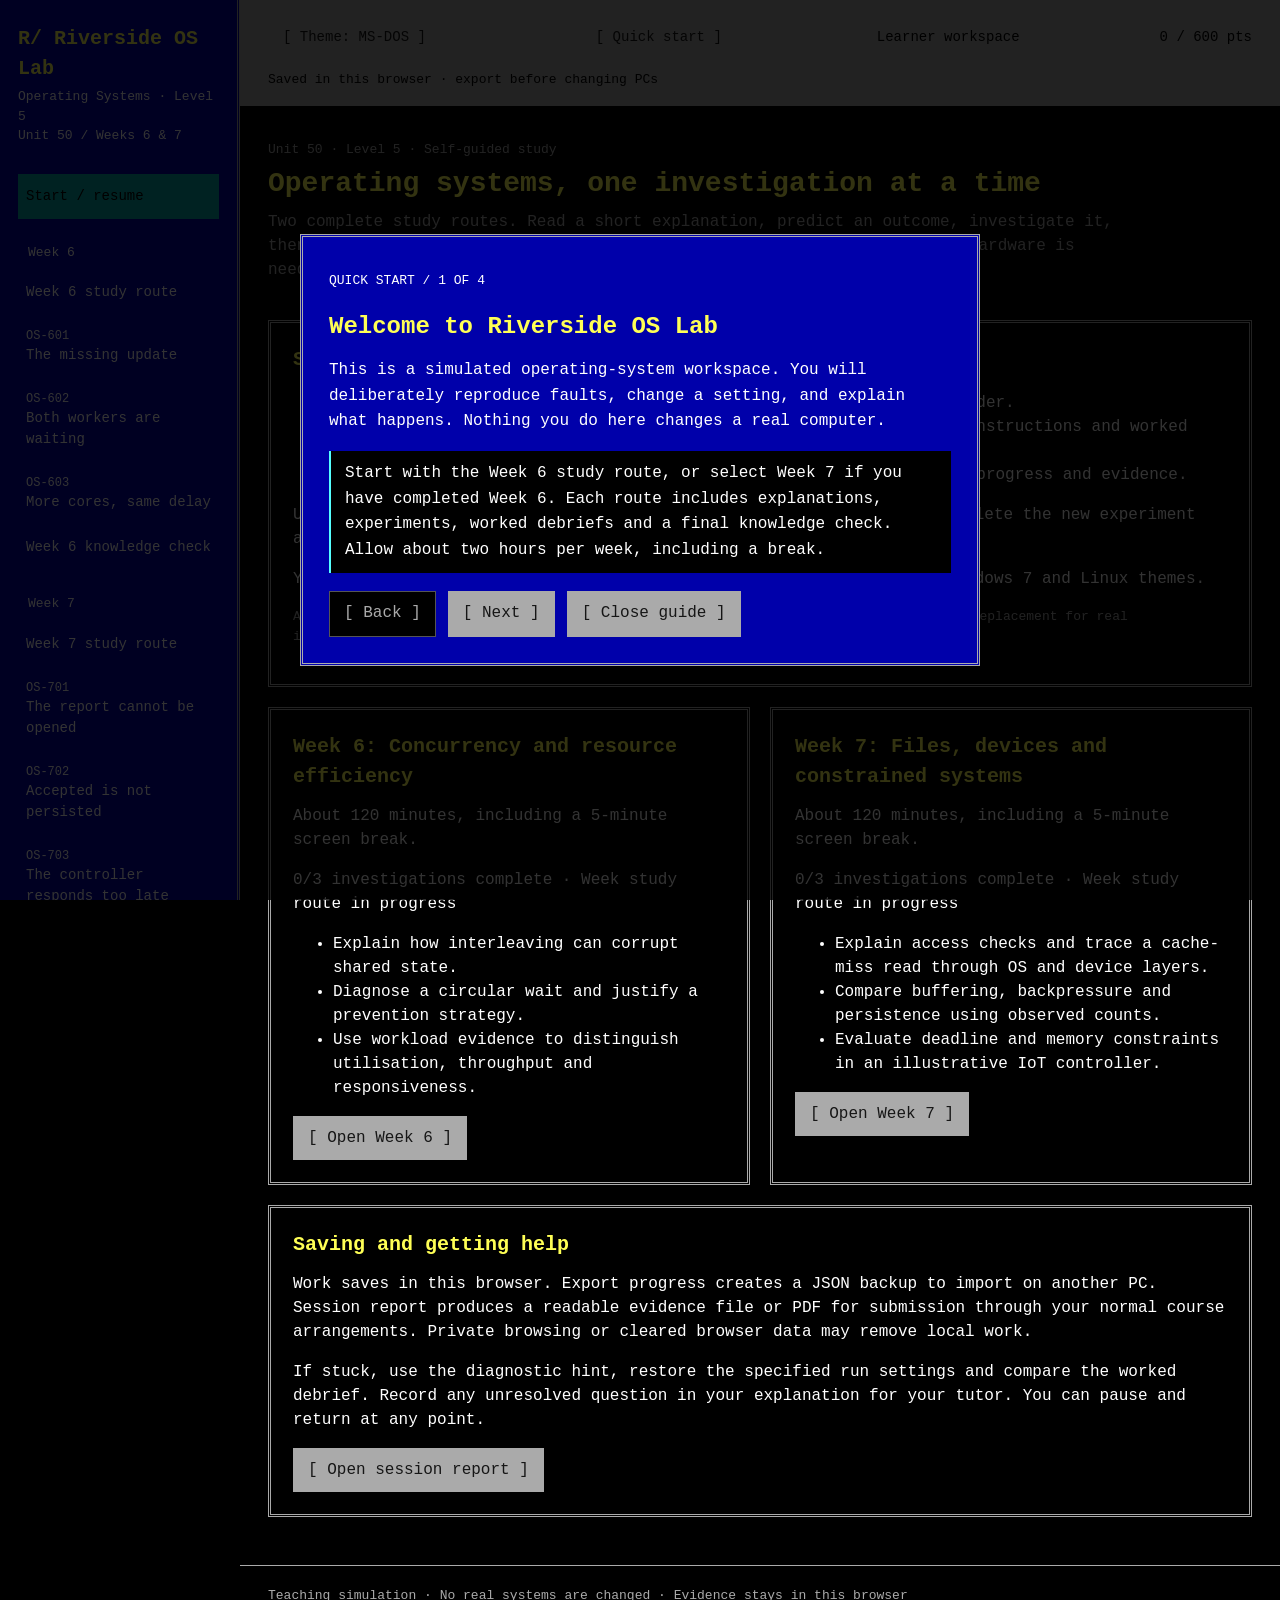
==== commit 4ca3b3ad: "Make Weeks 6 and 7 fully self-guided Add staged investigations, explanations, predictions, numbered " ====
--- a/index.html
+++ b/index.html
@@ -1 +1 @@
-<!doctype html><html lang="en"><head><meta charset="utf-8"><meta name="viewport" content="width=device-width, initial-scale=1"><meta name="description" content="Interactive Level 5 operating systems investigations: concurrency, deadlock, files, devices and constrained systems."><title>Riverside OS Lab</title><link rel="stylesheet" href="styles.css?v=controls-1"></head><body><a class="skip" href="#main">Skip to investigation</a><div class="shell"><aside><div class="brand"><span>R/</span> Riverside OS Lab</div><div class="scope">Operating Systems · Level 5<br>Unit 50 / Weeks 6 &amp; 7</div><nav id="nav" aria-label="Investigations"></nav><div class="utility"><button id="help">How to use this lab</button><button id="rename">Set name / alias</button><button id="export">Export progress</button><button id="import">Import progress</button><input id="file" type="file" accept=".json,application/json" hidden><a href="resources.html">Teaching resources</a></div></aside><div><div class="top"><button id="menu" class="menu" aria-expanded="false">Menu</button><button id="themeButton" aria-haspopup="dialog">Theme: MS-DOS</button><button id="helpTop">Quick start</button><span class="identity" id="learner">Learner workspace</span><strong id="points">0 / 600 pts</strong><span id="saveState" class="saved"></span></div><div id="message" role="status"></div><main id="main" class="workspace" tabindex="-1"></main><footer>Teaching simulation · No real systems are changed · Evidence stays in this browser</footer></div></div><noscript><p>This lab requires JavaScript. Use the teaching resources for printable explanations and worked examples.</p></noscript><script src="models.js"></script><script src="app.js?v=controls-1"></script></body></html>
+<!doctype html><html lang="en"><head><meta charset="utf-8"><meta name="viewport" content="width=device-width, initial-scale=1"><meta name="description" content="Interactive Level 5 operating systems investigations: concurrency, deadlock, files, devices and constrained systems."><title>Riverside OS Lab</title><link rel="stylesheet" href="styles.css?v=guided-2"></head><body><a class="skip" href="#main">Skip to investigation</a><div class="shell"><aside><div class="brand"><span>R/</span> Riverside OS Lab</div><div class="scope">Operating Systems · Level 5<br>Unit 50 / Weeks 6 &amp; 7</div><nav id="nav" aria-label="Investigations"></nav><div class="utility"><button id="help">How to use this lab</button><button id="rename">Set name / alias</button><button id="export">Export progress</button><button id="import">Import progress</button><input id="file" type="file" accept=".json,application/json" hidden><a href="resources.html">Teaching resources</a></div></aside><div><div class="top"><button id="menu" class="menu" aria-expanded="false">Menu</button><button id="themeButton" aria-haspopup="dialog">Theme: MS-DOS</button><button id="helpTop">Quick start</button><span class="identity" id="learner">Learner workspace</span><strong id="points">0 / 600 pts</strong><span id="saveState" class="saved" role="status" role="status" role="status"></span></div><div id="message" role="status"></div><main id="main" class="workspace" tabindex="-1"></main><footer>Teaching simulation · No real systems are changed · Evidence stays in this browser</footer></div></div><noscript><p>This lab requires JavaScript. Use the teaching resources for printable explanations and worked examples.</p></noscript><script src="models.js?v=guided-2"></script><script src="learning.js?v=guided-2"></script><script src="app.js?v=guided-2"></script></body></html>
--- a/styles.css
+++ b/styles.css
@@ -106,3 +106,9 @@
 html[data-theme=dos] body button:not(.theme-choice):not(nav button)::before{content:'[ '}
 html[data-theme=dos] body button:not(.theme-choice):not(nav button)::after{content:' ]'}
 }
+
+/* Study routes keep the existing four desktop themes. */
+.week-grid{display:grid;grid-template-columns:1fr 1fr;gap:20px}.reading{max-width:1000px}.reading h3{margin-top:24px}.reading p{max-width:80ch}.reading dt{font-weight:bold;margin-top:12px}.reading dd{margin:4px 0 14px}.stage-nav{display:flex;gap:10px;flex-wrap:wrap;margin:0 0 24px}.stage-nav button[aria-current=step]{outline:3px solid var(--accent);outline-offset:2px}.experiment-list{padding-left:22px;margin:0}.experiment-list li{padding:10px 0 20px;border-bottom:1px solid var(--line);margin-bottom:14px}.experiment-list p{margin:8px 0}.experiment-list h3{margin:0}.check-state{font-size:13px}.route-list{padding-left:24px}.route-list li{padding:16px 0;border-bottom:1px solid var(--line)}fieldset{border:1px solid var(--line);padding:16px;margin:20px 0;min-width:0}legend{font-weight:bold;padding:0 6px}.check-label{display:flex;gap:10px;align-items:flex-start;color:var(--text);font-size:16px;margin:12px 0}.check-label input{appearance:auto;flex:0 0 18px;width:18px;height:18px;margin:4px 0 0;padding:0;accent-color:var(--accent)}.quiz-question{margin:24px 0}.quiz-question label{line-height:1.6}.reporttext{max-width:100%;word-break:normal}.metric{overflow-wrap:anywhere}#main:focus,#modelPanel:focus{outline:none}.panel:focus-within{scroll-margin-top:18px}.top{gap:12px}.guide{overscroll-behavior:contain}.skip:focus{color:#fff}
+@media(max-width:1000px){.week-grid{grid-template-columns:1fr}.stage-nav button{flex:1}.reading{max-width:100%}}
+@media(max-width:700px){.stage-nav{display:grid;grid-template-columns:1fr}.top button{max-width:100%;white-space:normal}fieldset{padding:12px}.guide{max-height:calc(100dvh - 20px)}.experiment-list{padding-left:18px}}
+@media print{html{--text:#000;--muted:#333;--accent:#000;--good:#000;--warn:#000;--line:#aaa;--ground:#fff;--surface:#fff;--raised:#fff}.stage-nav,.guide,.skip{display:none!important}h1,h2,h3,p,summary,pre,.notice,.checks .yes{color:#000!important}.thread,.notice,.trace,.tick{background:#fff!important;color:#000!important}.panel{break-inside:auto}.reportitem{break-inside:avoid}.reporttext{white-space:pre-wrap}.tablewrap,.trace{overflow:visible;max-height:none}}
